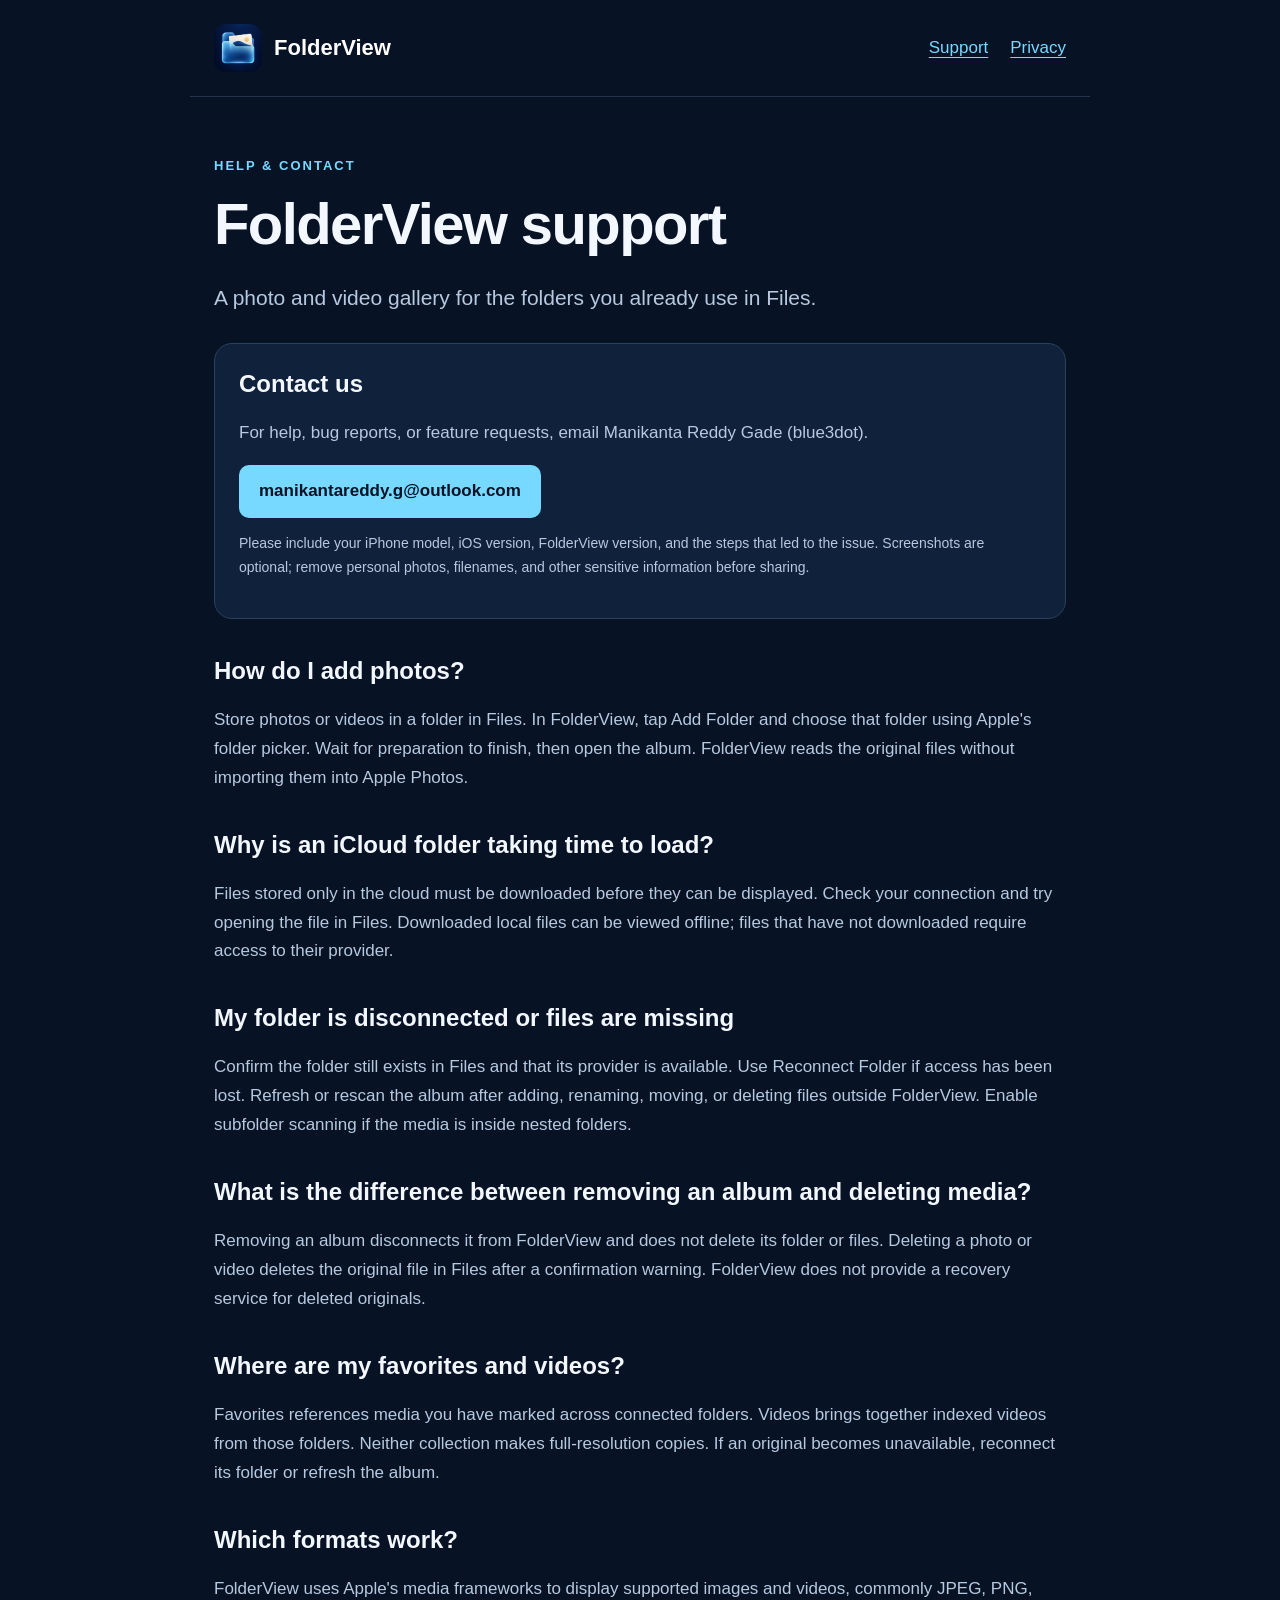
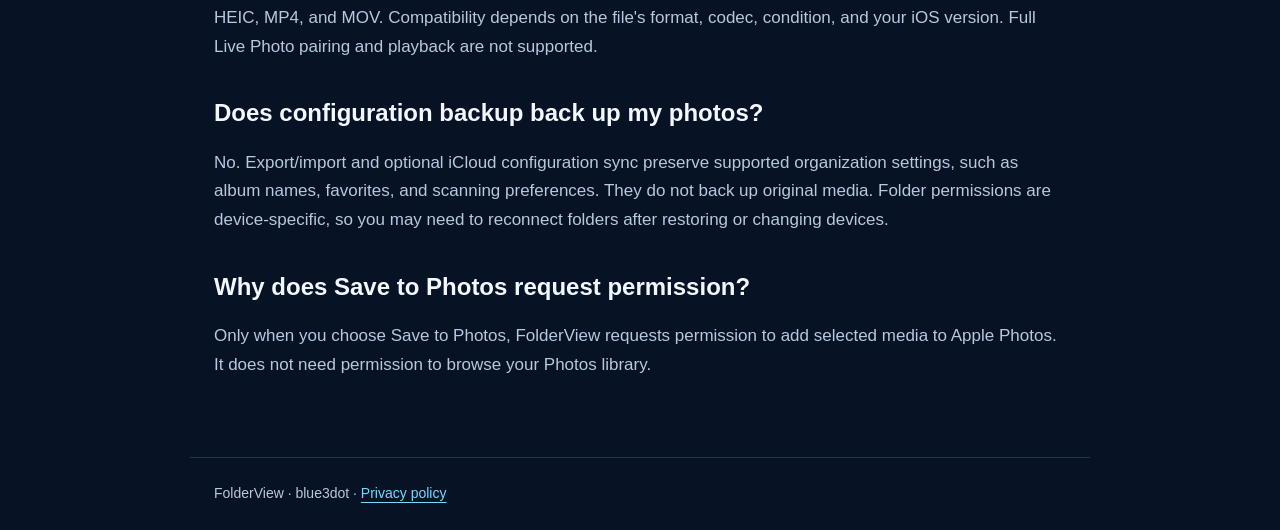
==== support.html @ e7bac0b6 "Publish FolderView support and privacy website" ====
<!doctype html><html lang="en"><head><meta charset="utf-8"><meta name="viewport" content="width=device-width,initial-scale=1"><title>FolderView Support</title><meta name="description" content="Get help with FolderView folders, iCloud downloads, favorites, videos and configuration backups."><link rel="icon" href="icon.png"><link rel="stylesheet" href="style.css"></head><body><header><a class="brand" href="index.html"><img src="icon.png" alt="">FolderView</a><nav aria-label="Main navigation"><a href="support.html" aria-current="page">Support</a><a href="privacy.html">Privacy</a></nav></header><main><span class="eyebrow">Help & contact</span><h1>FolderView support</h1><p class="lead">A photo and video gallery for the folders you already use in Files.</p><section class="card"><h2>Contact us</h2><p>For help, bug reports, or feature requests, email Manikanta Reddy Gade (blue3dot).</p><a class="button" href="mailto:manikantareddy.g@outlook.com">manikantareddy.g@outlook.com</a><p class="meta">Please include your iPhone model, iOS version, FolderView version, and the steps that led to the issue. Screenshots are optional; remove personal photos, filenames, and other sensitive information before sharing.</p></section><h2>How do I add photos?</h2><p>Store photos or videos in a folder in Files. In FolderView, tap Add Folder and choose that folder using Apple's folder picker. Wait for preparation to finish, then open the album. FolderView reads the original files without importing them into Apple Photos.</p><h2>Why is an iCloud folder taking time to load?</h2><p>Files stored only in the cloud must be downloaded before they can be displayed. Check your connection and try opening the file in Files. Downloaded local files can be viewed offline; files that have not downloaded require access to their provider.</p><h2>My folder is disconnected or files are missing</h2><p>Confirm the folder still exists in Files and that its provider is available. Use Reconnect Folder if access has been lost. Refresh or rescan the album after adding, renaming, moving, or deleting files outside FolderView. Enable subfolder scanning if the media is inside nested folders.</p><h2>What is the difference between removing an album and deleting media?</h2><p>Removing an album disconnects it from FolderView and does not delete its folder or files. Deleting a photo or video deletes the original file in Files after a confirmation warning. FolderView does not provide a recovery service for deleted originals.</p><h2>Where are my favorites and videos?</h2><p>Favorites references media you have marked across connected folders. Videos brings together indexed videos from those folders. Neither collection makes full-resolution copies. If an original becomes unavailable, reconnect its folder or refresh the album.</p><h2>Which formats work?</h2><p>FolderView uses Apple's media frameworks to display supported images and videos, commonly JPEG, PNG, HEIC, MP4, and MOV. Compatibility depends on the file's format, codec, condition, and your iOS version. Full Live Photo pairing and playback are not supported.</p><h2>Does configuration backup back up my photos?</h2><p>No. Export/import and optional iCloud configuration sync preserve supported organization settings, such as album names, favorites, and scanning preferences. They do not back up original media. Folder permissions are device-specific, so you may need to reconnect folders after restoring or changing devices.</p><h2>Why does Save to Photos request permission?</h2><p>Only when you choose Save to Photos, FolderView requests permission to add selected media to Apple Photos. It does not need permission to browse your Photos library.</p></main><footer>FolderView · blue3dot · <a href="privacy.html">Privacy policy</a></footer></body></html>
---- style.css ----
:root{color-scheme:dark;--bg:#071225;--panel:#10213b;--ink:#f3f7ff;--muted:#b7c8df;--blue:#77d9ff}*{box-sizing:border-box}body{margin:0;background:var(--bg);color:var(--ink);font:17px/1.7 -apple-system,BlinkMacSystemFont,"Segoe UI",sans-serif}a{color:var(--blue);text-underline-offset:4px}header,main,footer{max-width:900px;margin:auto;padding:24px}header{display:flex;align-items:center;justify-content:space-between;gap:20px;border-bottom:1px solid #24344a}.brand{display:flex;align-items:center;gap:12px;color:white;text-decoration:none;font-weight:750;font-size:22px}.brand img{width:48px;height:48px;border-radius:12px}nav{display:flex;gap:22px}main{padding-top:54px;padding-bottom:60px}h1{font-size:clamp(36px,7vw,58px);line-height:1.1;letter-spacing:-1.6px;margin:12px 0 24px}h2{font-size:24px;line-height:1.3;margin-top:36px}p,li{color:var(--muted)}.eyebrow{color:var(--blue);font-size:13px;letter-spacing:2px;text-transform:uppercase;font-weight:700}.lead{font-size:21px;max-width:680px}.card{background:var(--panel);border:1px solid #29425c;border-radius:18px;padding:24px;margin:28px 0}.card h2{margin-top:0}.button{display:inline-block;padding:12px 20px;background:var(--blue);color:#071225;border-radius:10px;font-weight:700;text-decoration:none;overflow-wrap:anywhere}footer{border-top:1px solid #24344a;color:var(--muted);font-size:14px}.meta{font-size:14px}a:focus-visible{outline:3px solid white;outline-offset:5px}@media(max-width:520px){header{align-items:flex-start;flex-direction:column}nav{gap:20px}.card{padding:20px}main{padding-top:36px}}
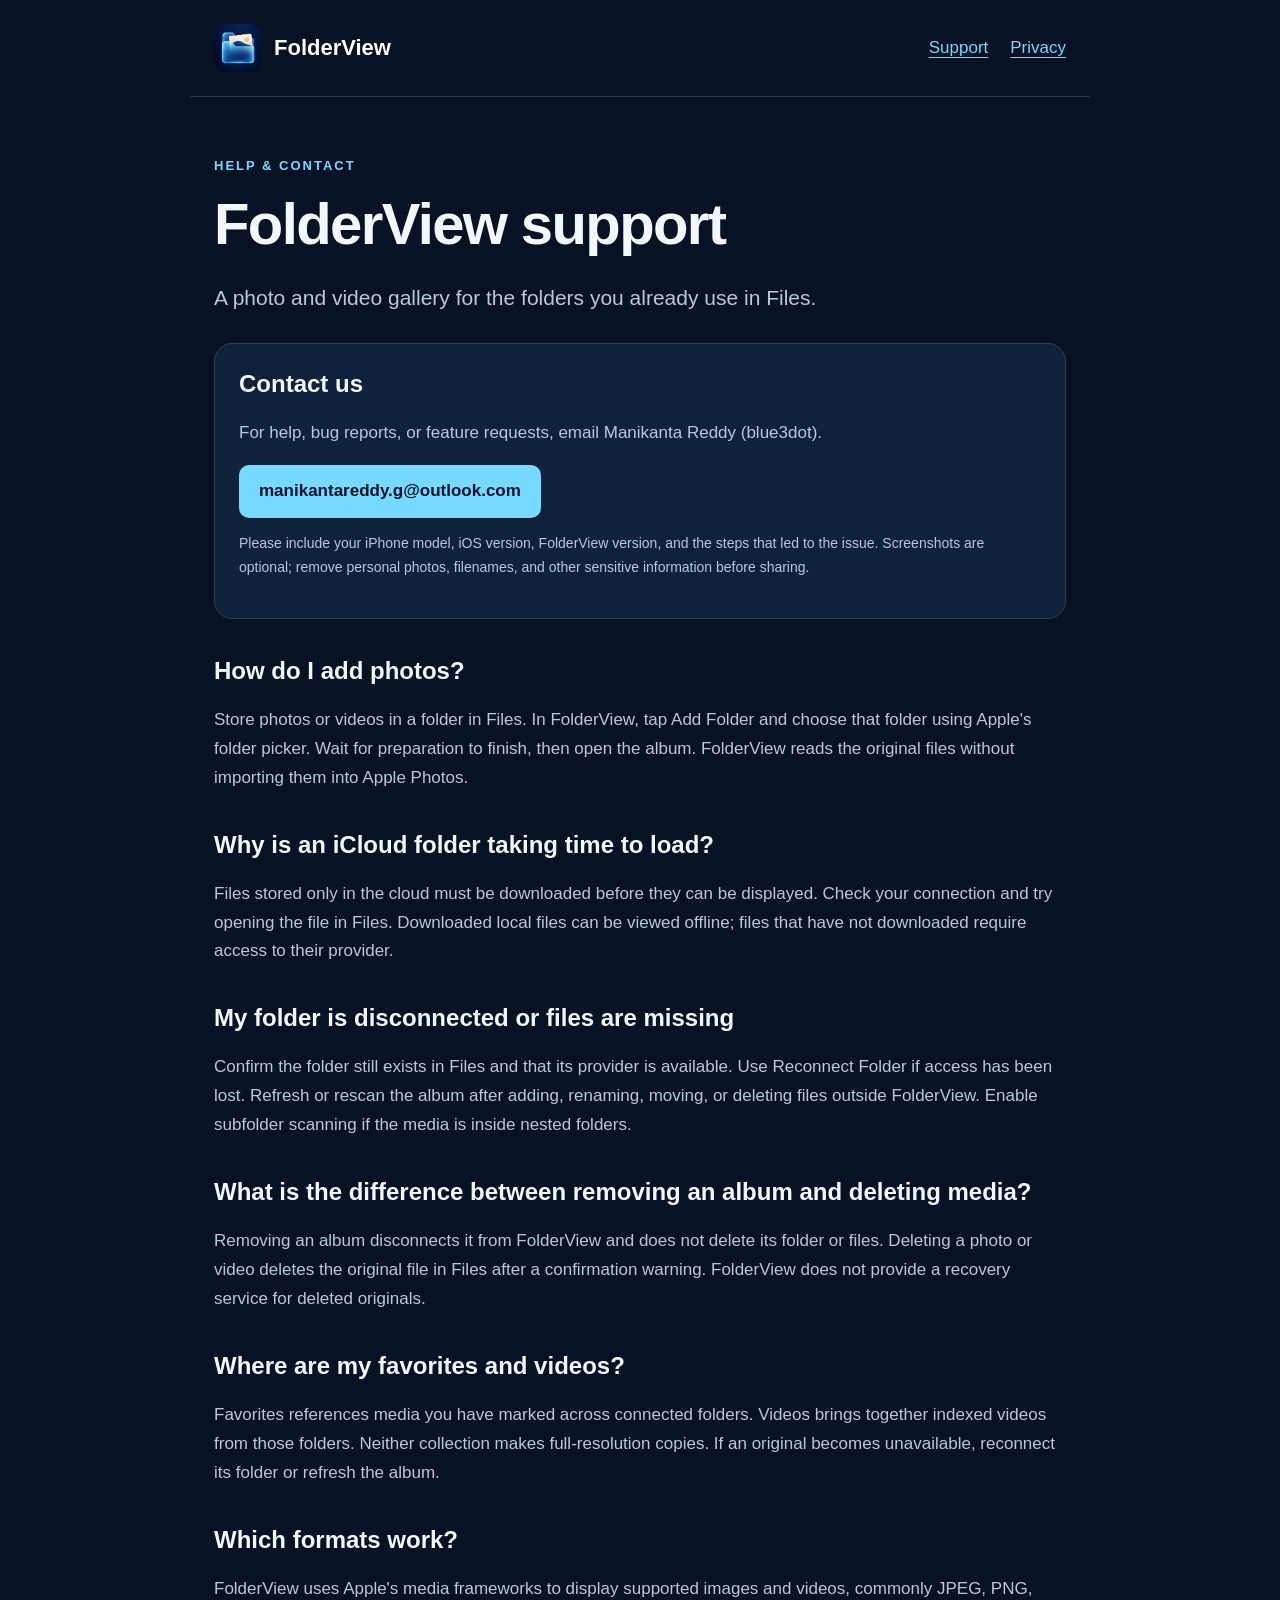
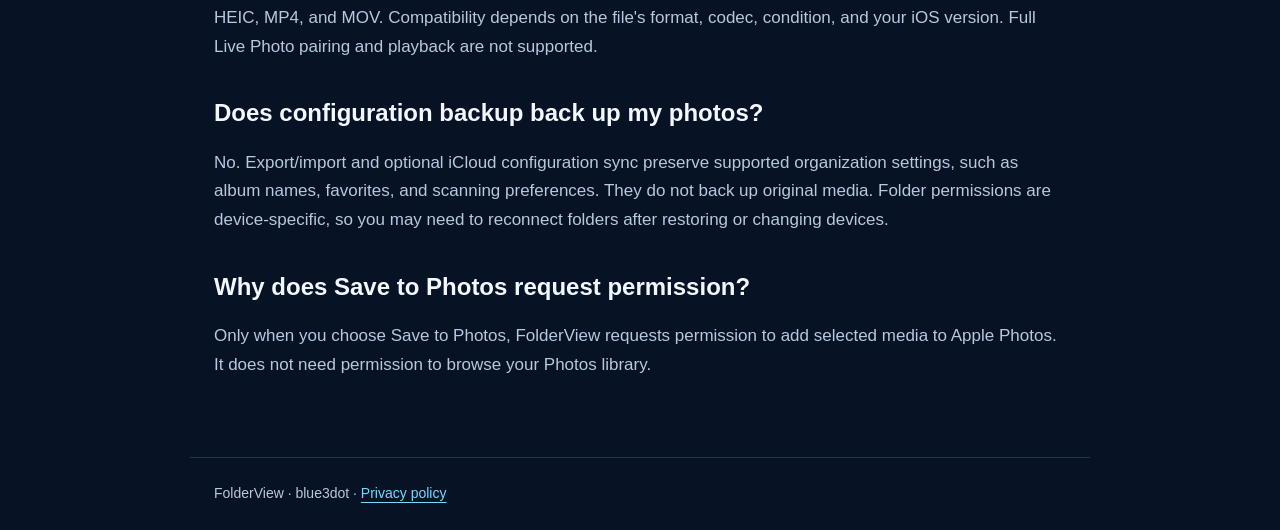
==== commit b45f85ea: "Use preferred public display name" ====
--- a/support.html
+++ b/support.html
@@ -1 +1 @@
-<!doctype html><html lang="en"><head><meta charset="utf-8"><meta name="viewport" content="width=device-width,initial-scale=1"><title>FolderView Support</title><meta name="description" content="Get help with FolderView folders, iCloud downloads, favorites, videos and configuration backups."><link rel="icon" href="icon.png"><link rel="stylesheet" href="style.css"></head><body><header><a class="brand" href="index.html"><img src="icon.png" alt="">FolderView</a><nav aria-label="Main navigation"><a href="support.html" aria-current="page">Support</a><a href="privacy.html">Privacy</a></nav></header><main><span class="eyebrow">Help & contact</span><h1>FolderView support</h1><p class="lead">A photo and video gallery for the folders you already use in Files.</p><section class="card"><h2>Contact us</h2><p>For help, bug reports, or feature requests, email Manikanta Reddy Gade (blue3dot).</p><a class="button" href="mailto:manikantareddy.g@outlook.com">manikantareddy.g@outlook.com</a><p class="meta">Please include your iPhone model, iOS version, FolderView version, and the steps that led to the issue. Screenshots are optional; remove personal photos, filenames, and other sensitive information before sharing.</p></section><h2>How do I add photos?</h2><p>Store photos or videos in a folder in Files. In FolderView, tap Add Folder and choose that folder using Apple's folder picker. Wait for preparation to finish, then open the album. FolderView reads the original files without importing them into Apple Photos.</p><h2>Why is an iCloud folder taking time to load?</h2><p>Files stored only in the cloud must be downloaded before they can be displayed. Check your connection and try opening the file in Files. Downloaded local files can be viewed offline; files that have not downloaded require access to their provider.</p><h2>My folder is disconnected or files are missing</h2><p>Confirm the folder still exists in Files and that its provider is available. Use Reconnect Folder if access has been lost. Refresh or rescan the album after adding, renaming, moving, or deleting files outside FolderView. Enable subfolder scanning if the media is inside nested folders.</p><h2>What is the difference between removing an album and deleting media?</h2><p>Removing an album disconnects it from FolderView and does not delete its folder or files. Deleting a photo or video deletes the original file in Files after a confirmation warning. FolderView does not provide a recovery service for deleted originals.</p><h2>Where are my favorites and videos?</h2><p>Favorites references media you have marked across connected folders. Videos brings together indexed videos from those folders. Neither collection makes full-resolution copies. If an original becomes unavailable, reconnect its folder or refresh the album.</p><h2>Which formats work?</h2><p>FolderView uses Apple's media frameworks to display supported images and videos, commonly JPEG, PNG, HEIC, MP4, and MOV. Compatibility depends on the file's format, codec, condition, and your iOS version. Full Live Photo pairing and playback are not supported.</p><h2>Does configuration backup back up my photos?</h2><p>No. Export/import and optional iCloud configuration sync preserve supported organization settings, such as album names, favorites, and scanning preferences. They do not back up original media. Folder permissions are device-specific, so you may need to reconnect folders after restoring or changing devices.</p><h2>Why does Save to Photos request permission?</h2><p>Only when you choose Save to Photos, FolderView requests permission to add selected media to Apple Photos. It does not need permission to browse your Photos library.</p></main><footer>FolderView · blue3dot · <a href="privacy.html">Privacy policy</a></footer></body></html>
+<!doctype html><html lang="en"><head><meta charset="utf-8"><meta name="viewport" content="width=device-width,initial-scale=1"><title>FolderView Support</title><meta name="description" content="Get help with FolderView folders, iCloud downloads, favorites, videos and configuration backups."><link rel="icon" href="icon.png"><link rel="stylesheet" href="style.css"></head><body><header><a class="brand" href="index.html"><img src="icon.png" alt="">FolderView</a><nav aria-label="Main navigation"><a href="support.html" aria-current="page">Support</a><a href="privacy.html">Privacy</a></nav></header><main><span class="eyebrow">Help & contact</span><h1>FolderView support</h1><p class="lead">A photo and video gallery for the folders you already use in Files.</p><section class="card"><h2>Contact us</h2><p>For help, bug reports, or feature requests, email Manikanta Reddy (blue3dot).</p><a class="button" href="mailto:manikantareddy.g@outlook.com">manikantareddy.g@outlook.com</a><p class="meta">Please include your iPhone model, iOS version, FolderView version, and the steps that led to the issue. Screenshots are optional; remove personal photos, filenames, and other sensitive information before sharing.</p></section><h2>How do I add photos?</h2><p>Store photos or videos in a folder in Files. In FolderView, tap Add Folder and choose that folder using Apple's folder picker. Wait for preparation to finish, then open the album. FolderView reads the original files without importing them into Apple Photos.</p><h2>Why is an iCloud folder taking time to load?</h2><p>Files stored only in the cloud must be downloaded before they can be displayed. Check your connection and try opening the file in Files. Downloaded local files can be viewed offline; files that have not downloaded require access to their provider.</p><h2>My folder is disconnected or files are missing</h2><p>Confirm the folder still exists in Files and that its provider is available. Use Reconnect Folder if access has been lost. Refresh or rescan the album after adding, renaming, moving, or deleting files outside FolderView. Enable subfolder scanning if the media is inside nested folders.</p><h2>What is the difference between removing an album and deleting media?</h2><p>Removing an album disconnects it from FolderView and does not delete its folder or files. Deleting a photo or video deletes the original file in Files after a confirmation warning. FolderView does not provide a recovery service for deleted originals.</p><h2>Where are my favorites and videos?</h2><p>Favorites references media you have marked across connected folders. Videos brings together indexed videos from those folders. Neither collection makes full-resolution copies. If an original becomes unavailable, reconnect its folder or refresh the album.</p><h2>Which formats work?</h2><p>FolderView uses Apple's media frameworks to display supported images and videos, commonly JPEG, PNG, HEIC, MP4, and MOV. Compatibility depends on the file's format, codec, condition, and your iOS version. Full Live Photo pairing and playback are not supported.</p><h2>Does configuration backup back up my photos?</h2><p>No. Export/import and optional iCloud configuration sync preserve supported organization settings, such as album names, favorites, and scanning preferences. They do not back up original media. Folder permissions are device-specific, so you may need to reconnect folders after restoring or changing devices.</p><h2>Why does Save to Photos request permission?</h2><p>Only when you choose Save to Photos, FolderView requests permission to add selected media to Apple Photos. It does not need permission to browse your Photos library.</p></main><footer>FolderView · blue3dot · <a href="privacy.html">Privacy policy</a></footer></body></html>
